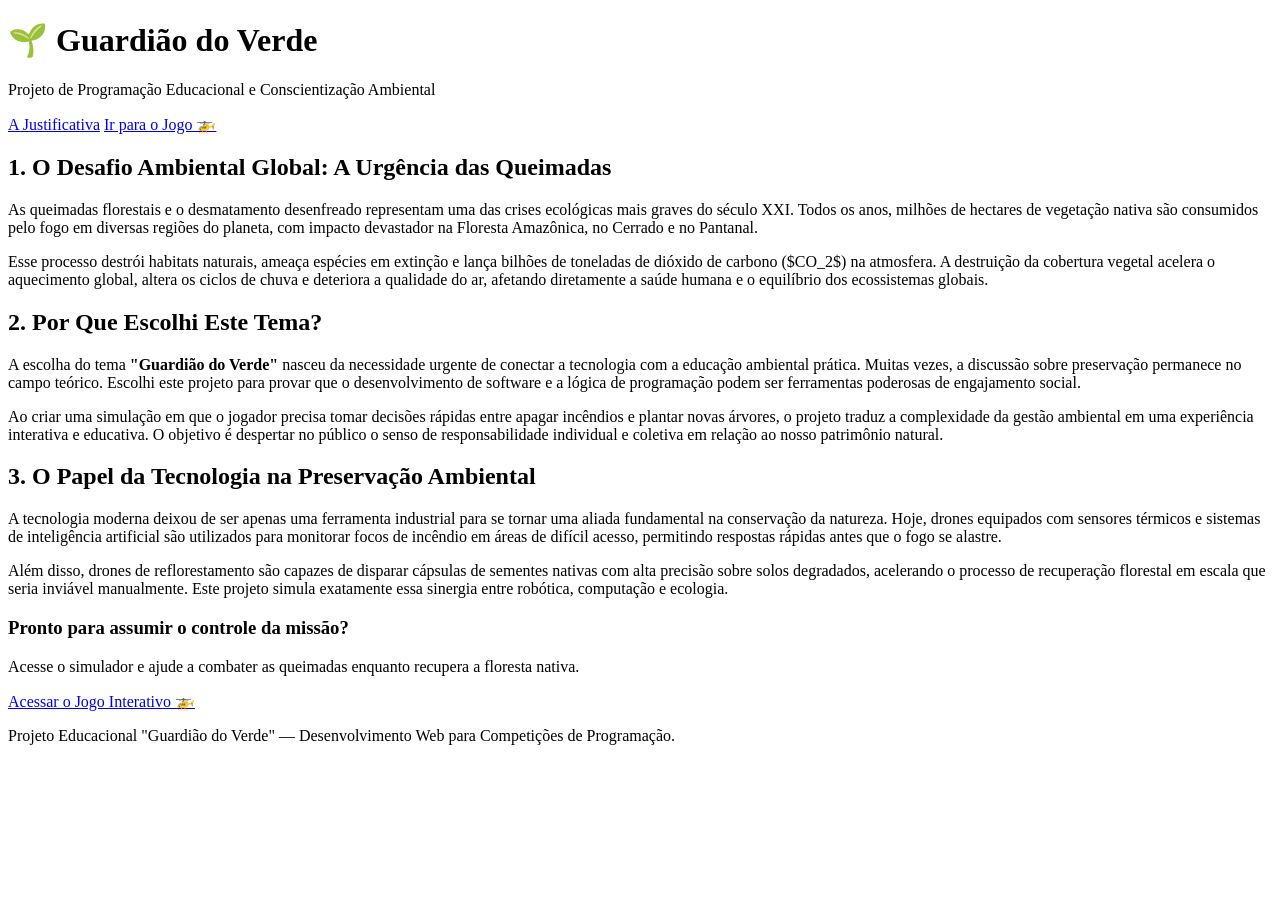
==== index.html @ 5d5071e6 "Add files via upload" ====
<!DOCTYPE html>
<html lang="pt-BR">
<head>
    <meta charset="UTF-8">
    <meta name="viewport" content="width=device-width, initial-scale=1.0">
    <title>Guardião do Verde - Justificativa e Propósito</title>
    <link rel="stylesheet" href="style.css">
</head>
<body>

    <header>
        <div class="header-content">
            <h1>🌱 Guardião do Verde</h1>
            <p>Projeto de Programação Educacional e Conscientização Ambiental</p>
        </div>
        <nav>
            <a href="index.html" class="active">A Justificativa</a>
            <a href="jogo.html" class="btn-nav">Ir para o Jogo 🚁</a>
        </nav>
    </header>

    <main class="container">
        
        <section class="card-artigo">
            <h2 class="section-title">1. O Desafio Ambiental Global: A Urgência das Queimadas</h2>
            <p>
                As queimadas florestais e o desmatamento desenfreado representam uma das crises ecológicas mais graves do século XXI. Todos os anos, milhões de hectares de vegetação nativa são consumidos pelo fogo em diversas regiões do planeta, com impacto devastador na Floresta Amazônica, no Cerrado e no Pantanal. 
            </p>
            <p>
                Esse processo destrói habitats naturais, ameaça espécies em extinção e lança bilhões de toneladas de dióxido de carbono ($CO_2$) na atmosfera. A destruição da cobertura vegetal acelera o aquecimento global, altera os ciclos de chuva e deteriora a qualidade do ar, afetando diretamente a saúde humana e o equilíbrio dos ecossistemas globais.
            </p>
        </section>

        <section class="card-artigo">
            <h2 class="section-title">2. Por Que Escolhi Este Tema?</h2>
            <p>
                A escolha do tema <strong>"Guardião do Verde"</strong> nasceu da necessidade urgente de conectar a tecnologia com a educação ambiental prática. Muitas vezes, a discussão sobre preservação permanece no campo teórico. Escolhi este projeto para provar que o desenvolvimento de software e a lógica de programação podem ser ferramentas poderosas de engajamento social.
            </p>
            <p>
                Ao criar uma simulação em que o jogador precisa tomar decisões rápidas entre apagar incêndios e plantar novas árvores, o projeto traduz a complexidade da gestão ambiental em uma experiência interativa e educativa. O objetivo é despertar no público o senso de responsabilidade individual e coletiva em relação ao nosso patrimônio natural.
            </p>
        </section>

        <section class="card-artigo">
            <h2 class="section-title">3. O Papel da Tecnologia na Preservação Ambiental</h2>
            <p>
                A tecnologia moderna deixou de ser apenas uma ferramenta industrial para se tornar uma aliada fundamental na conservação da natureza. Hoje, drones equipados com sensores térmicos e sistemas de inteligência artificial são utilizados para monitorar focos de incêndio em áreas de difícil acesso, permitindo respostas rápidas antes que o fogo se alastre.
            </p>
            <p>
                Além disso, drones de reflorestamento são capazes de disparar cápsulas de sementes nativas com alta precisão sobre solos degradados, acelerando o processo de recuperação florestal em escala que seria inviável manualmente. Este projeto simula exatamente essa sinergia entre robótica, computação e ecologia.
            </p>
        </section>

        
        <div class="cta-container">
            <h3>Pronto para assumir o controle da missão?</h3>
            <p>Acesse o simulador e ajude a combater as queimadas enquanto recupera a floresta nativa.</p>
            <a href="jogo.html" class="btn-destaque">Acessar o Jogo Interativo 🚁</a>
        </div>

    </main>

    <footer>
        <p>Projeto Educacional "Guardião do Verde" — Desenvolvimento Web para Competições de Programação.</p>
    </footer>

</body>
</html>
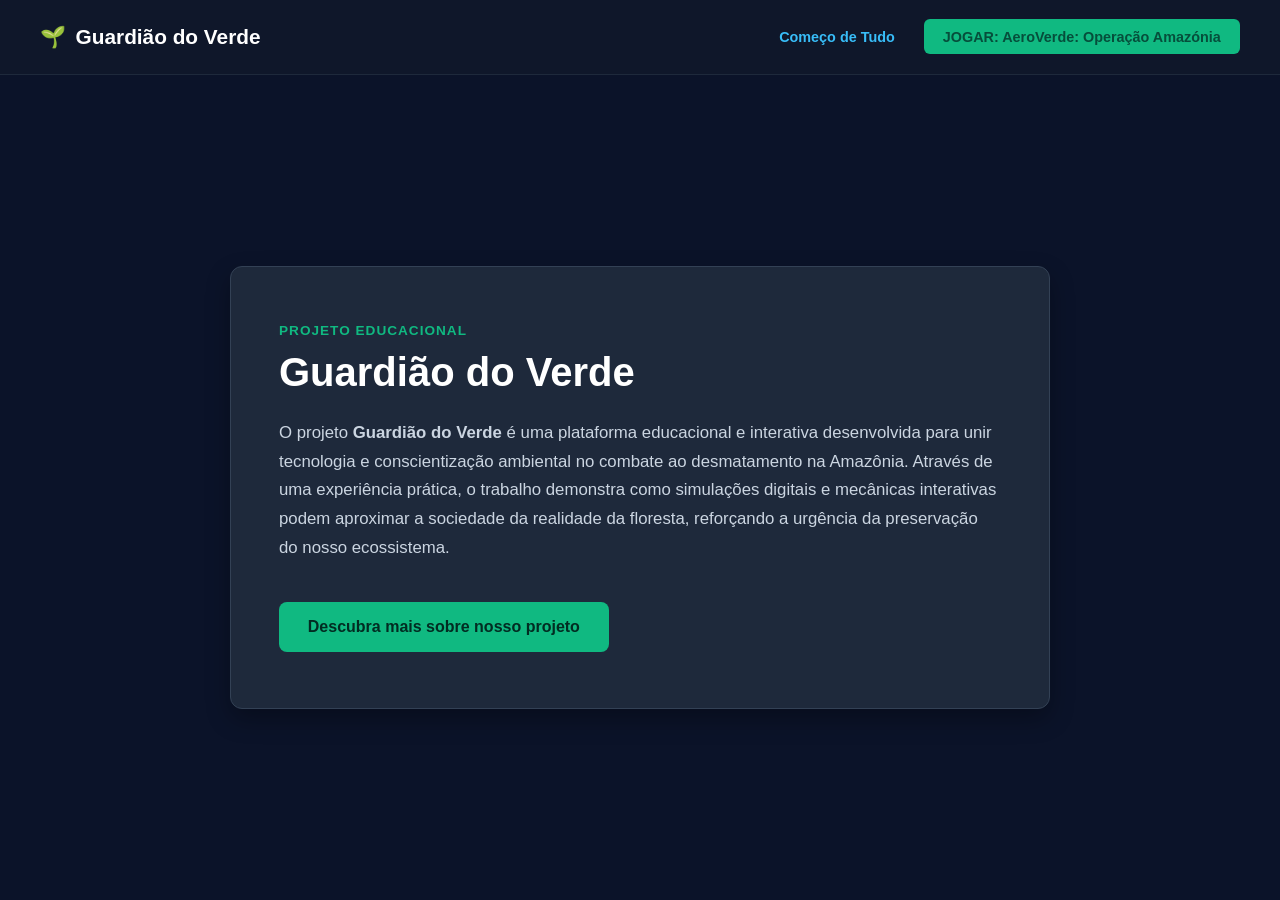
==== commit 5a8bdbbe: "Add files via upload" ====
--- a/index.html
+++ b/index.html
@@ -3,66 +3,93 @@
 <head>
     <meta charset="UTF-8">
     <meta name="viewport" content="width=device-width, initial-scale=1.0">
-    <title>Guardião do Verde - Justificativa e Propósito</title>
+    <title>Guardião do Verde</title>
     <link rel="stylesheet" href="style.css">
 </head>
 <body>
 
-    <header>
-        <div class="header-content">
-            <h1>🌱 Guardião do Verde</h1>
-            <p>Projeto de Programação Educacional e Conscientização Ambiental</p>
+    <!-- CABEÇALHO -->
+    <header class="navbar">
+        <div class="logo">
+            <span class="logo-icon">🌱</span>
+            <span class="logo-text">Guardião do Verde</span>
         </div>
-        <nav>
-            <a href="index.html" class="active">A Justificativa</a>
-            <a href="jogo.html" class="btn-nav">Ir para o Jogo 🚁</a>
+        <nav class="nav-links">
+            <button id="navApresentacao" class="btn-link active" onclick="mostrarHero()">Começo de Tudo</button>
+            <button id="navJogo" class="btn-primary" onclick="mostrarJogo()">JOGAR: AeroVerde: Operação Amazónia</button>
         </nav>
     </header>
 
-    <main class="container">
-        
-        <section class="card-artigo">
-            <h2 class="section-title">1. O Desafio Ambiental Global: A Urgência das Queimadas</h2>
-            <p>
-                As queimadas florestais e o desmatamento desenfreado representam uma das crises ecológicas mais graves do século XXI. Todos os anos, milhões de hectares de vegetação nativa são consumidos pelo fogo em diversas regiões do planeta, com impacto devastador na Floresta Amazônica, no Cerrado e no Pantanal. 
+    <!-- PÁGINA 1: TELA INICIAL (APENAS O BLOCO GRANDE) -->
+    <main id="viewHero" class="view-container active">
+        <section class="hero-card">
+            <span class="badge">PROJETO EDUCACIONAL</span>
+            <h1 class="hero-title">Guardião do Verde</h1>
+            <p class="hero-description">
+                O projeto <strong>Guardião do Verde</strong> é uma plataforma educacional e interativa desenvolvida para unir tecnologia e conscientização ambiental no combate ao desmatamento na Amazônia. Através de uma experiência prática, o trabalho demonstra como simulações digitais e mecânicas interativas podem aproximar a sociedade da realidade da floresta, reforçando a urgência da preservação do nosso ecossistema.
             </p>
-            <p>
-                Esse processo destrói habitats naturais, ameaça espécies em extinção e lança bilhões de toneladas de dióxido de carbono ($CO_2$) na atmosfera. A destruição da cobertura vegetal acelera o aquecimento global, altera os ciclos de chuva e deteriora a qualidade do ar, afetando diretamente a saúde humana e o equilíbrio dos ecossistemas globais.
-            </p>
+            <button class="btn-action" onclick="mostrarSecoes()">Descubra mais sobre nosso projeto</button>
+        </section>
+    </main>
+
+    <!-- PÁGINA 2: SEÇÕES 1, 2 E 3 -->
+    <main id="viewSecoes" class="view-container hidden">
+        <div class="secoes-header">
+            <h2>Conheça o Projeto Guardião do Verde</h2>
+            <button class="btn-primary-large" onclick="mostrarJogo()">[IR PARA O JOGO INTERATIVO 🎮]</button>
+        </div>
+
+        <section class="cards-grid">
+            <!-- SEÇÃO 1 -->
+            <article class="info-card">
+                <span class="card-number">01</span>
+                <h3 class="card-title">O Desafio Amazônico</h3>
+                <p class="card-text">
+                    O avanço do desmatamento na Amazônia representa uma das ameaças mais graves ao equilíbrio climático global. A perda da cobertura vegetal compromete a biodiversidade, altera o regime de chuvas em diversas regiões e acelera os impactos das mudanças climáticas no nosso dia a dia.
+                </p>
+                <p class="card-text">
+                    A distância geográfica faz frequentemente com que a gravidade deste cenário pareça distante da população. A ausência de ferramentas visuais e acessíveis dificulta a percepção sobre o ritmo de destruição da mata e a necessidade de medidas de proteção urgentes.
+                </p>
+            </article>
+
+            <!-- SEÇÃO 2 -->
+            <article class="info-card">
+                <span class="card-number">02</span>
+                <h3 class="card-title">Gamificação e Tecnologia</h3>
+                <p class="card-text">
+                    Como resposta a este problema, o <strong>Guardião do Verde</strong> utiliza a simulação interativa para colocar o usuário no centro da preservação ambiental. Ao comando de um drone de reflorestamento, o jogador vivencia a complexidade de combater incêndios e cultivar novas árvores em tempo real.
+                </p>
+                <p class="card-text">
+                    A aplicação foi desenvolvida com tecnologias web leves e dinâmicas, integrando mecânicas de plantio em diferentes fases de crescimento, controle de umidade, combate ao fogo e gestão de recursos numa experiência fluida e educativa.
+                </p>
+            </article>
+
+            <!-- SEÇÃO 3 -->
+            <article class="info-card">
+                <span class="card-number">03</span>
+                <h3 class="card-title">Impacto e Conscientização</h3>
+                <p class="card-text">
+                    Mais do que um jogo, esta iniciativa procura transformar a relação do usuário com a causa ambiental. Ao enfrentar na prática os desafios do combate ao desmatamento e do cultivo da mata, o usuário desenvolve uma visão crítica e consciente sobre a relevância do reflorestamento para o futuro do planeta.
+                </p>
+            </article>
         </section>
 
-        <section class="card-artigo">
-            <h2 class="section-title">2. Por Que Escolhi Este Tema?</h2>
-            <p>
-                A escolha do tema <strong>"Guardião do Verde"</strong> nasceu da necessidade urgente de conectar a tecnologia com a educação ambiental prática. Muitas vezes, a discussão sobre preservação permanece no campo teórico. Escolhi este projeto para provar que o desenvolvimento de software e a lógica de programação podem ser ferramentas poderosas de engajamento social.
-            </p>
-            <p>
-                Ao criar uma simulação em que o jogador precisa tomar decisões rápidas entre apagar incêndios e plantar novas árvores, o projeto traduz a complexidade da gestão ambiental em uma experiência interativa e educativa. O objetivo é despertar no público o senso de responsabilidade individual e coletiva em relação ao nosso patrimônio natural.
-            </p>
-        </section>
-
-        <section class="card-artigo">
-            <h2 class="section-title">3. O Papel da Tecnologia na Preservação Ambiental</h2>
-            <p>
-                A tecnologia moderna deixou de ser apenas uma ferramenta industrial para se tornar uma aliada fundamental na conservação da natureza. Hoje, drones equipados com sensores térmicos e sistemas de inteligência artificial são utilizados para monitorar focos de incêndio em áreas de difícil acesso, permitindo respostas rápidas antes que o fogo se alastre.
-            </p>
-            <p>
-                Além disso, drones de reflorestamento são capazes de disparar cápsulas de sementes nativas com alta precisão sobre solos degradados, acelerando o processo de recuperação florestal em escala que seria inviável manualmente. Este projeto simula exatamente essa sinergia entre robótica, computação e ecologia.
-            </p>
-        </section>
-
-        
-        <div class="cta-container">
-            <h3>Pronto para assumir o controle da missão?</h3>
-            <p>Acesse o simulador e ajude a combater as queimadas enquanto recupera a floresta nativa.</p>
-            <a href="jogo.html" class="btn-destaque">Acessar o Jogo Interativo 🚁</a>
+        <div class="secoes-footer">
+            <button class="btn-secondary" onclick="mostrarHero()">← Voltar à Apresentação Inicial</button>
         </div>
-
     </main>
 
-    <footer>
-        <p>Projeto Educacional "Guardião do Verde" — Desenvolvimento Web para Competições de Programação.</p>
-    </footer>
+    <!-- PÁGINA 3: TELA DO JOGO CANVAS -->
+    <main id="viewJogo" class="view-container hidden">
+        <div class="game-wrapper">
+            <div class="game-controls-help">
+                <p>🎮 <strong>Controles:</strong> Setas / WASD = Mover Drone | <strong>ESPAÇO</strong> = Soltar Água | <strong>E / SHIFT</strong> = Plantar Semente | <strong>RIO (Lado Esquerdo):</strong> Voe baixo para reabastecer água</p>
+            </div>
+            <canvas id="gameCanvas" width="850" height="480"></canvas>
+            <button id="startBtn" class="btn-start-game">[INICIAR MISSÃO DE REFLORESTAMENTO]</button>
+        </div>
+    </main>
 
+    <script src="script.js"></script>
 </body>
 </html>
--- a/style.css
+++ b/style.css
@@ -0,0 +1,250 @@
+/* RESET E CORES BASE (TEMA ESCURO NOITE) */
+* {
+    margin: 0;
+    padding: 0;
+    box-sizing: border-box;
+    font-family: 'Segoe UI', Tahoma, Geneva, Verdana, sans-serif;
+}
+
+body {
+    background-color: #0b1329;
+    color: #f8fafc;
+    min-height: 100vh;
+    display: flex;
+    flex-direction: column;
+}
+
+/* NAVBAR */
+.navbar {
+    display: flex;
+    justify-content: space-between;
+    align-items: center;
+    padding: 1.2rem 2.5rem;
+    background-color: #0f172a;
+    border-bottom: 1px solid #1e293b;
+}
+
+.logo {
+    display: flex;
+    align-items: center;
+    gap: 0.6rem;
+    font-weight: 700;
+    font-size: 1.3rem;
+    color: #ffffff;
+}
+
+.nav-links {
+    display: flex;
+    align-items: center;
+    gap: 1rem;
+}
+
+.btn-link {
+    background: transparent;
+    border: none;
+    color: #94a3b8;
+    font-weight: 600;
+    font-size: 0.9rem;
+    cursor: pointer;
+    padding: 0.5rem 0.8rem;
+    transition: color 0.2s;
+}
+
+.btn-link:hover, .btn-link.active {
+    color: #38bdf8;
+}
+
+.btn-primary {
+    background-color: #10b981;
+    color: #064e3b;
+    border: none;
+    padding: 0.6rem 1.2rem;
+    border-radius: 6px;
+    font-weight: 700;
+    font-size: 0.9rem;
+    cursor: pointer;
+    transition: background-color 0.2s, transform 0.1s;
+}
+
+.btn-primary:hover {
+    background-color: #059669;
+    color: #ffffff;
+    transform: translateY(-1px);
+}
+
+/* NAVEGAÇÃO DE PÁGINAS (CONTAINERS) */
+.view-container {
+    display: none;
+    padding: 2.5rem;
+    flex: 1;
+}
+
+.view-container.active {
+    display: flex;
+    flex-direction: column;
+    align-items: center;
+    justify-content: center;
+}
+
+/* BLOCO PRINCIPAL (HERO CARD) */
+.hero-card {
+    background-color: #1e293b;
+    border: 1px solid #334155;
+    border-radius: 12px;
+    padding: 3.5rem 3rem;
+    max-width: 820px;
+    width: 100%;
+    box-shadow: 0 10px 25px rgba(0, 0, 0, 0.3);
+}
+
+.badge {
+    color: #10b981;
+    font-size: 0.85rem;
+    font-weight: 700;
+    letter-spacing: 1px;
+    display: block;
+    margin-bottom: 0.8rem;
+}
+
+.hero-title {
+    font-size: 2.5rem;
+    font-weight: 800;
+    margin-bottom: 1.5rem;
+    color: #ffffff;
+}
+
+.hero-description {
+    color: #cbd5e1;
+    line-height: 1.7;
+    font-size: 1.05rem;
+    margin-bottom: 2.5rem;
+}
+
+.btn-action {
+    background-color: #10b981;
+    color: #022c22;
+    border: none;
+    padding: 1rem 1.8rem;
+    border-radius: 8px;
+    font-weight: 700;
+    font-size: 1rem;
+    cursor: pointer;
+    transition: all 0.2s;
+}
+
+.btn-action:hover {
+    background-color: #059669;
+    color: #ffffff;
+    box-shadow: 0 4px 15px rgba(16, 185, 129, 0.3);
+}
+
+/* PÁGINA 2: SEÇÕES 1, 2 E 3 */
+.secoes-header {
+    display: flex;
+    justify-content: space-between;
+    align-items: center;
+    width: 100%;
+    max-width: 1100px;
+    margin-bottom: 2rem;
+}
+
+.secoes-header h2 {
+    font-size: 1.8rem;
+    color: #f8fafc;
+}
+
+.btn-primary-large {
+    background-color: #10b981;
+    color: #064e3b;
+    border: none;
+    padding: 0.8rem 1.5rem;
+    border-radius: 8px;
+    font-weight: 700;
+    font-size: 1rem;
+    cursor: pointer;
+}
+
+.cards-grid {
+    display: grid;
+    grid-template-columns: repeat(auto-fit, minmax(320px, 1fr));
+    gap: 1.8rem;
+    width: 100%;
+    max-width: 1100px;
+}
+
+.info-card {
+    background-color: #1e293b;
+    border: 1px solid #334155;
+    border-radius: 10px;
+    padding: 2rem;
+    display: flex;
+    flex-direction: column;
+    gap: 1rem;
+}
+
+.card-number {
+    color: #3b82f6;
+    font-weight: 800;
+    font-size: 1.2rem;
+}
+
+.card-title {
+    font-size: 1.4rem;
+    color: #ffffff;
+}
+
+.card-text {
+    color: #94a3b8;
+    line-height: 1.6;
+    font-size: 0.95rem;
+}
+
+.secoes-footer {
+    margin-top: 2.5rem;
+}
+
+.btn-secondary {
+    background-color: #334155;
+    color: #f8fafc;
+    border: none;
+    padding: 0.7rem 1.2rem;
+    border-radius: 6px;
+    cursor: pointer;
+    font-weight: 600;
+}
+
+/* PÁGINA 3: JOGO */
+.game-wrapper {
+    display: flex;
+    flex-direction: column;
+    align-items: center;
+    gap: 1rem;
+}
+
+.game-controls-help {
+    background-color: #1e293b;
+    padding: 0.8rem 1.5rem;
+    border-radius: 8px;
+    font-size: 0.9rem;
+    color: #38bdf8;
+    border: 1px solid #334155;
+}
+
+#gameCanvas {
+    background-color: #0f172a;
+    border: 2px solid #334155;
+    border-radius: 10px;
+    box-shadow: 0 10px 30px rgba(0, 0, 0, 0.5);
+}
+
+.btn-start-game {
+    background-color: #10b981;
+    color: #022c22;
+    border: none;
+    padding: 0.9rem 2rem;
+    border-radius: 8px;
+    font-weight: 700;
+    font-size: 1.1rem;
+    cursor: pointer;
+    margin-top: 0.5rem;
+}
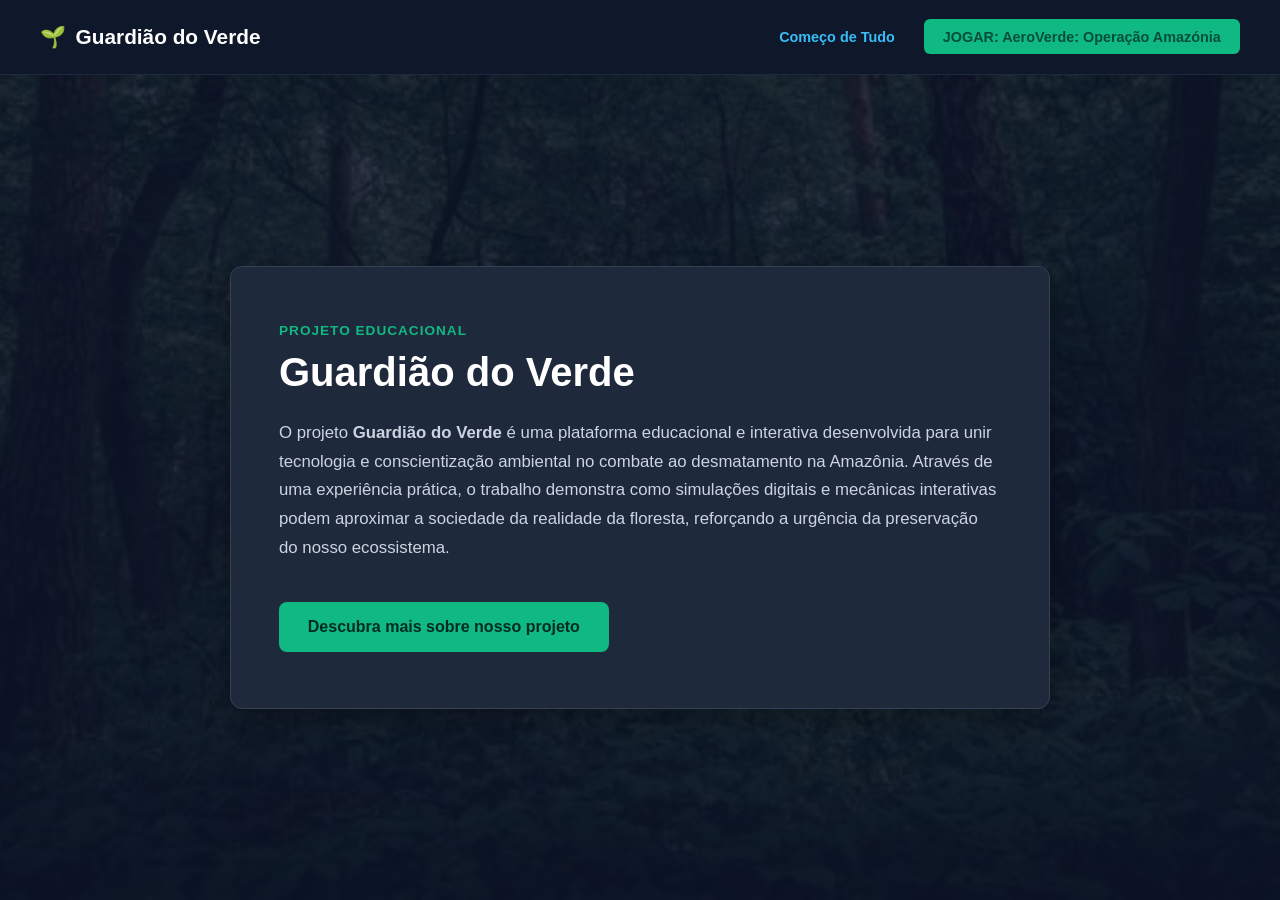
==== commit 2a884331: "Add files via upload" ====
--- a/index.html
+++ b/index.html
@@ -43,12 +43,12 @@
             <!-- SEÇÃO 1 -->
             <article class="info-card">
                 <span class="card-number">01</span>
-                <h3 class="card-title">O Desafio Amazônico</h3>
+                <h3 class="card-title">Porquê escolhi esse tema?</h3>
                 <p class="card-text">
-                    O avanço do desmatamento na Amazônia representa uma das ameaças mais graves ao equilíbrio climático global. A perda da cobertura vegetal compromete a biodiversidade, altera o regime de chuvas em diversas regiões e acelera os impactos das mudanças climáticas no nosso dia a dia.
+                    A escolha do tema baseia-se no impacto global do desmatamento na Amazônia, que compromete o clima e o equilíbrio do planeta. O projeto Guardião do Verde utiliza a simulação interativa para demonstrar a gravidade dessa degradação e a urgência da preservação em escala internacional. 
                 </p>
                 <p class="card-text">
-                    A distância geográfica faz frequentemente com que a gravidade deste cenário pareça distante da população. A ausência de ferramentas visuais e acessíveis dificulta a percepção sobre o ritmo de destruição da mata e a necessidade de medidas de proteção urgentes.
+                
                 </p>
             </article>
 
--- a/style.css
+++ b/style.css
@@ -7,7 +7,11 @@
 }
 
 body {
-    background-color: #0b1329;
+    background-image: linear-gradient(rgba(11, 19, 41, 0.85), rgba(11, 19, 41, 0.85)), url('floresta.jpg');
+    background-size: cover;
+    background-position: center;
+    background-repeat: no-repeat;
+    background-attachment: fixed;
     color: #f8fafc;
     min-height: 100vh;
     display: flex;
